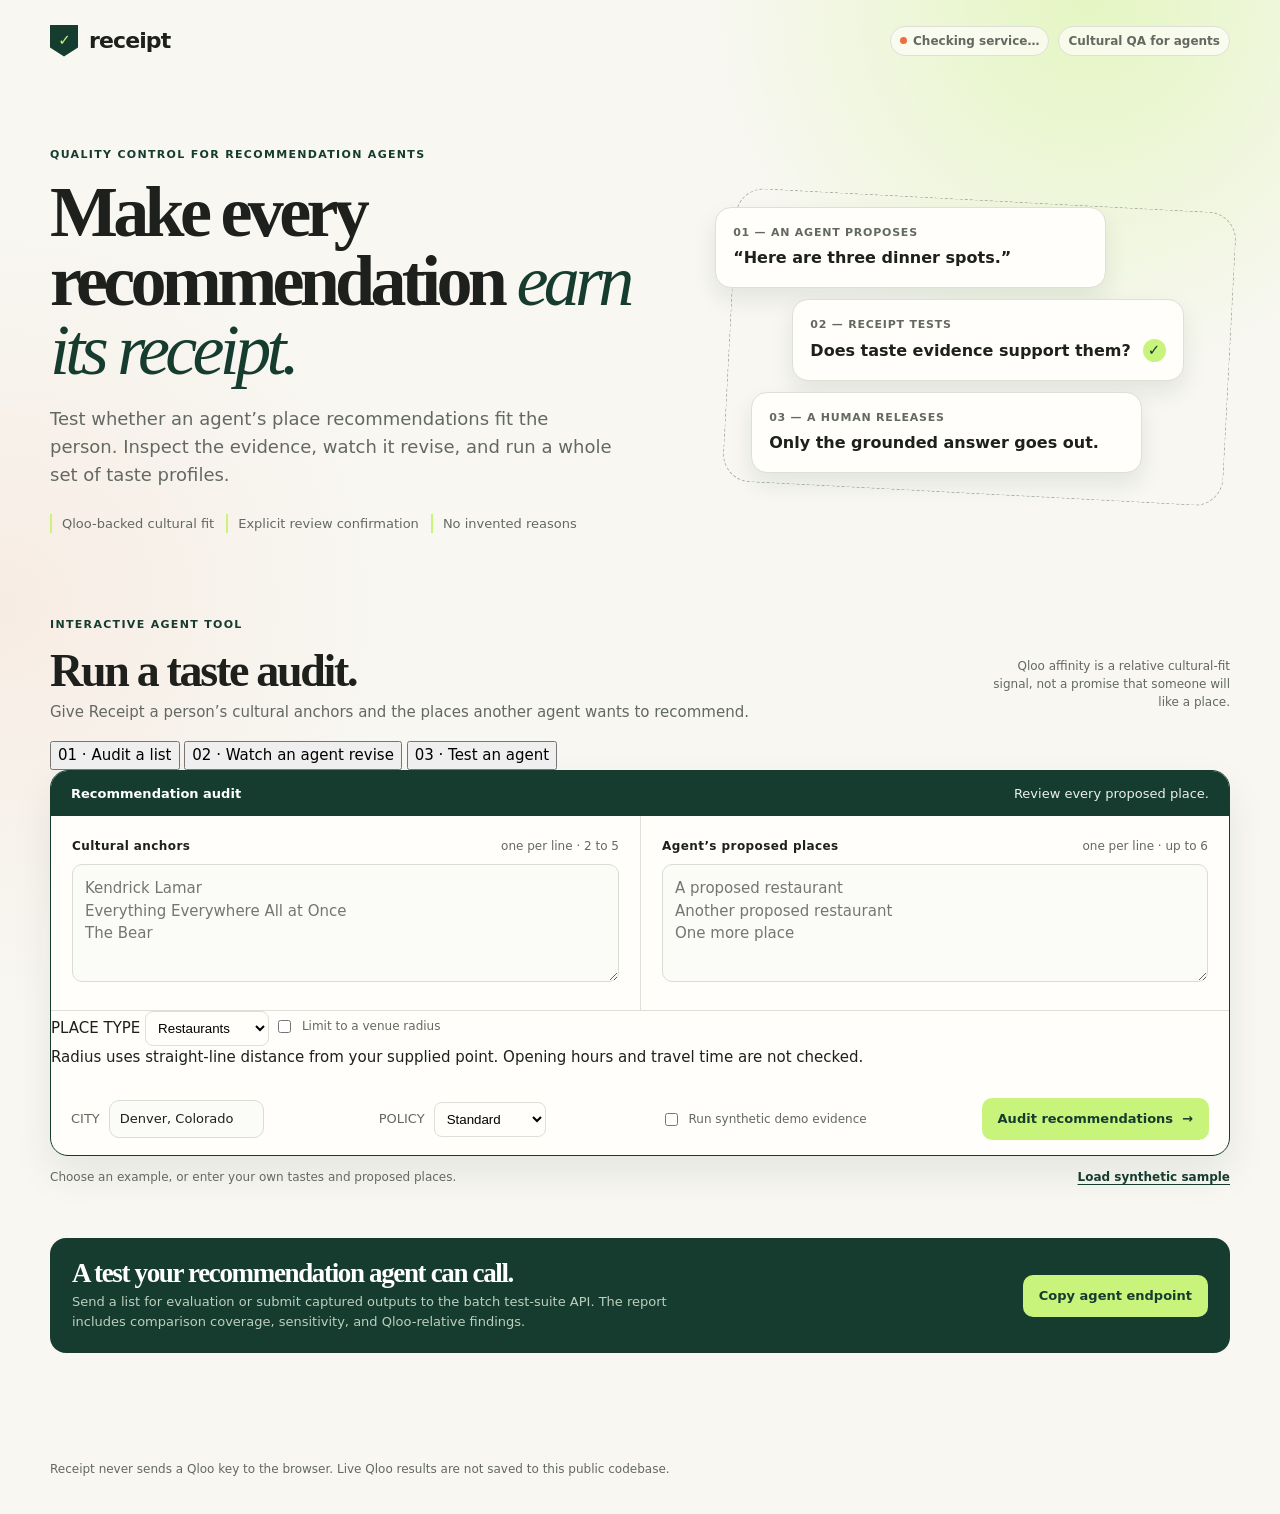
==== web/receipt.html @ 1142b88f "Build Receipt live Qloo audit workflows" ====
<!doctype html>
<html lang="en">
<head>
<meta charset="utf-8">
<meta name="viewport" content="width=device-width, initial-scale=1">
<meta name="description" content="Receipt is cultural quality control for recommendation agents.">
<title>Receipt — cultural quality control for agents</title>
<link rel="stylesheet" href="/static/workbench.css">
<style>
  :root {
    --cream: #f8f7f2;
    --paper: #fffefa;
    --ink: #1d201c;
    --muted: #636961;
    --line: #dedfd7;
    --forest: #163c30;
    --forest-2: #0d2c23;
    --lime: #c8f47b;
    --orange: #ef6c3b;
    --yellow: #f5c94e;
    --red: #cb4242;
    --blue: #5780f1;
    --radius: 18px;
    --shadow: 0 18px 40px rgba(19, 39, 31, .08);
  }
  * { box-sizing: border-box; }
  html { background: var(--cream); }
  body {
    margin: 0; color: var(--ink); background:
      radial-gradient(circle at 85% 0%, rgba(200,244,123,.4), transparent 24rem),
      radial-gradient(circle at 0 38rem, rgba(239,108,59,.08), transparent 25rem), var(--cream);
    font: 15px/1.5 Inter, ui-sans-serif, system-ui, -apple-system, BlinkMacSystemFont, "Segoe UI", sans-serif;
    min-height: 100vh;
  }
  button, input, textarea { font: inherit; }
  button { cursor: pointer; }
  .shell { width: min(1180px, calc(100% - 40px)); margin: 0 auto; }
  header { display: flex; align-items: center; justify-content: space-between; padding: 24px 0; }
  .brand { display: flex; align-items: center; gap: 11px; text-decoration: none; color: var(--ink); font-weight: 800; letter-spacing: -.04em; font-size: 22px; }
  .mark { display: grid; place-items: center; width: 28px; height: 32px; color: var(--lime); background: var(--forest); clip-path: polygon(0 0,100% 0,100% 72%,50% 100%,0 72%); font-size: 15px; }
  .top-meta { display: flex; gap: 9px; align-items: center; }
  .badge { display: inline-flex; align-items: center; gap: 6px; border: 1px solid var(--line); border-radius: 999px; padding: 5px 9px; color: var(--muted); background: rgba(255,254,250,.7); font-size: 12px; font-weight: 650; }
  .dot { width: 7px; height: 7px; border-radius: 50%; background: var(--orange); }
  .dot.live { background: #31b678; box-shadow: 0 0 0 3px rgba(49,182,120,.13); }
  .hero { display: grid; grid-template-columns: 1.05fr .95fr; gap: 54px; align-items: center; padding: 66px 0 56px; }
  .eyebrow { margin: 0 0 14px; color: var(--forest); font-size: 11px; font-weight: 800; letter-spacing: .12em; }
  h1, h2, h3, p { margin-top: 0; }
  h1 { max-width: 690px; margin-bottom: 20px; font: 700 clamp(40px, 6vw, 72px)/.96 Georgia, "Times New Roman", serif; letter-spacing: -.065em; overflow-wrap: anywhere; }
  .hero h1 em { color: var(--forest); font-style: italic; font-weight: 500; }
  .lede { max-width: 570px; color: var(--muted); font-size: 18px; line-height: 1.55; }
  .proof { display: flex; gap: 12px; margin-top: 25px; }
  .proof span { border-left: 2px solid var(--lime); padding-left: 10px; color: var(--muted); font-size: 13px; }
  .workflow { position: relative; min-height: 290px; padding: 20px 0 20px 20px; }
  .workflow::before { content: ""; position: absolute; inset: 13px 0 0 34px; border: 1px dashed #a9b5a6; border-radius: 28px; transform: rotate(3deg); }
  .flow-card { position: relative; width: 76%; border: 1px solid var(--line); border-radius: 16px; padding: 17px; background: var(--paper); box-shadow: 0 11px 23px rgba(16,49,38,.09); }
  .flow-card + .flow-card { margin-top: 11px; margin-left: 15%; }
  .flow-card:nth-child(3) { margin-left: 7%; }
  .flow-label { color: var(--muted); display: block; font-size: 11px; font-weight: 750; letter-spacing: .07em; margin-bottom: 5px; }
  .flow-card strong { font-size: 16px; }
  .flow-card .tick { float: right; display: grid; place-items: center; width: 23px; height: 23px; color: var(--forest); border-radius: 50%; background: var(--lime); font-weight: 900; }
  .audit-area { padding: 28px 0 70px; }
  .audit-top { display: flex; gap: 24px; align-items: end; justify-content: space-between; margin-bottom: 18px; }
  h2 { margin-bottom: 7px; font: 600 clamp(30px, 4vw, 46px)/1 Georgia, "Times New Roman", serif; letter-spacing: -.05em; }
  .subtle { color: var(--muted); margin-bottom: 0; }
  .source-note { max-width: 250px; color: var(--muted); font-size: 12px; text-align: right; }
  .form-card { overflow: hidden; border: 1px solid var(--forest); border-radius: var(--radius); background: var(--paper); box-shadow: var(--shadow); }
  .form-head { display: flex; align-items: center; justify-content: space-between; padding: 13px 20px; color: #ebf0e9; background: var(--forest); font-size: 13px; }
  .form-head strong { color: white; font-weight: 700; }
  .form-grid { display: grid; grid-template-columns: 1fr 1fr; }
  .field { padding: 21px; border-bottom: 1px solid var(--line); }
  .field + .field { border-left: 1px solid var(--line); }
  .field label { display: flex; justify-content: space-between; margin-bottom: 9px; font-size: 12px; font-weight: 800; letter-spacing: .035em; }
  .field label span { color: var(--muted); font-weight: 500; letter-spacing: 0; }
  textarea, input[type="text"] { width: 100%; color: var(--ink); background: #fbfbf7; border: 1px solid #d8ddd4; border-radius: 10px; outline: 0; padding: 12px; transition: border .15s, box-shadow .15s; }
  textarea { min-height: 118px; resize: vertical; }
  textarea:focus, input[type="text"]:focus { border-color: var(--forest); box-shadow: 0 0 0 3px rgba(22,60,48,.12); }
  .form-bottom { display: flex; align-items: center; justify-content: space-between; gap: 16px; padding: 15px 20px; }
  .city-field { display: flex; align-items: center; gap: 9px; color: var(--muted); font-size: 13px; }
  .city-field input { width: 155px; padding: 8px 10px; }
  .check { display: inline-flex; align-items: center; gap: 8px; color: var(--muted); font-size: 12px; }
  .check input { accent-color: var(--forest); }
  .button { display: inline-flex; justify-content: center; align-items: center; gap: 9px; min-height: 42px; border: 1px solid transparent; border-radius: 10px; padding: 9px 15px; font-size: 13px; font-weight: 750; transition: transform .15s, background .15s; }
  .button:hover { transform: translateY(-1px); }
  .button:disabled { opacity: .6; cursor: wait; transform: none; }
  .button.primary { color: var(--forest); background: var(--lime); }
  .button.primary:hover { background: #bff060; }
  .button.dark { color: white; background: var(--forest); }
  .button.ghost { color: var(--forest); border-color: var(--line); background: var(--paper); }
  .button.tiny { min-height: 32px; padding: 5px 9px; font-size: 12px; }
  .sample-row { display: flex; justify-content: space-between; gap: 15px; margin-top: 12px; color: var(--muted); font-size: 12px; }
  .text-button { appearance: none; border: 0; padding: 0; color: var(--forest); background: transparent; font-weight: 750; text-decoration: underline; text-underline-offset: 3px; }
  .result { display: none; margin-top: 36px; }
  .result.visible { display: block; animation: rise .35s ease-out; }
  @keyframes rise { from { opacity: 0; transform: translateY(10px); } to { opacity: 1; transform: translateY(0); } }
  .verdict { display: grid; grid-template-columns: auto 1fr auto; gap: 16px; align-items: center; padding: 19px 20px; border-radius: 14px; color: #f5f9f1; background: var(--forest); }
  .verdict-icon { display: grid; place-items: center; width: 43px; height: 43px; border-radius: 50%; color: var(--forest); background: var(--lime); font-size: 21px; }
  .verdict h3 { margin-bottom: 2px; font-size: 18px; }
  .verdict p { margin: 0; color: #c9d7ca; font-size: 13px; }
  .result-layout { display: grid; grid-template-columns: minmax(0, 1.35fr) minmax(260px, .65fr); gap: 20px; margin-top: 20px; }
  .panel { min-width: 0; border: 1px solid var(--line); border-radius: 14px; background: var(--paper); }
  [hidden] { display: none !important; }
  .result-layout > *, .hero > * { min-width: 0; }
  .snapshot-note { padding: 12px 0; color: var(--muted); font-size: 13px; }
  .limits { margin-top: 18px; color: var(--muted); font-size: 12px; }
  .limits ul { padding-left: 18px; }
  select { max-width: 180px; padding: 8px; background: var(--paper); border: 1px solid var(--line); border-radius: 8px; }
  code { white-space: pre-wrap; overflow-wrap: anywhere; }
  .panel-head .small { overflow-wrap: anywhere; }
  .panel-head { display: flex; justify-content: space-between; align-items: center; gap: 12px; padding: 16px 17px 12px; }
  .panel h3 { margin: 0; font-size: 15px; letter-spacing: -.02em; }
  .panel .small { color: var(--muted); font-size: 12px; }
  .candidate-list { padding: 0 12px 12px; }
  .candidate { display: grid; grid-template-columns: 9px 1fr auto auto; gap: 12px; align-items: start; padding: 14px 6px; border-top: 1px solid var(--line); }
  .candidate:first-child { border-top: 0; }
  .status-line { width: 9px; min-height: 42px; border-radius: 7px; background: var(--yellow); }
  .status-line.supported { background: #5bc98d; }
  .status-line.generic, .status-line.unverified { background: var(--orange); }
  .status-line.mismatch { background: var(--red); }
  .candidate h4 { margin: 0 0 3px; font-size: 14px; }
  .candidate p { max-width: 490px; margin: 0; color: var(--muted); font-size: 12px; }
  .score { min-width: 64px; text-align: right; color: var(--forest); font-size: 18px; font-weight: 800; letter-spacing: -.05em; }
  .score span { display: block; color: var(--muted); font-size: 10px; font-weight: 600; letter-spacing: 0; }
  .evidence { padding: 0 16px 16px; }
  .source-box { margin-bottom: 14px; padding: 12px; border-radius: 10px; background: #f0f4eb; }
  .source-box.demo { background: #fff2e5; }
  .source-box b { display: block; margin-bottom: 3px; color: var(--forest); font-size: 12px; }
  .source-box.demo b { color: #a54a1d; }
  .source-box p { margin: 0; color: var(--muted); font-size: 11px; }
  .tag-row { display: flex; flex-wrap: wrap; gap: 6px; margin: 8px 0 16px; }
  .tag { border: 1px solid #d5ded2; border-radius: 999px; padding: 4px 7px; color: var(--forest); background: #f7fbf3; font-size: 11px; }
  .trace { margin: 0; padding: 0; list-style: none; }
  .trace li { display: grid; grid-template-columns: 7px 1fr; gap: 8px; padding: 8px 0; border-top: 1px solid var(--line); }
  .trace li::before { content: ""; width: 7px; height: 7px; margin-top: 6px; border-radius: 50%; background: var(--blue); }
  .trace li[data-state="unavailable"]::before, .trace li[data-state="partial"]::before { background: var(--yellow); }
  .trace li[data-state="demo"]::before { background: var(--orange); }
  .trace strong { display: block; font-size: 12px; }
  .trace span { display: block; color: var(--muted); font-size: 11px; }
  .repair { margin-top: 20px; overflow: hidden; border: 1px solid #b5d6ae; border-radius: 14px; background: #f4faef; }
  .repair-head { display: flex; justify-content: space-between; align-items: center; gap: 15px; padding: 15px 17px; border-bottom: 1px solid #cfe4c9; }
  .repair h3 { margin: 0 0 2px; color: var(--forest); font-size: 15px; }
  .repair p { margin: 0; color: #526a55; font-size: 12px; }
  .repair-list { display: grid; grid-template-columns: repeat(3, 1fr); }
  .repair-item { padding: 15px; border-right: 1px solid #cfe4c9; }
  .repair-item:last-child { border-right: 0; }
  .repair-item strong { display: block; color: var(--forest); font-size: 13px; }
  .repair-item span { display: block; margin-top: 4px; color: #526a55; font-size: 11px; }
  .repair-item b { display: block; margin-top: 10px; color: var(--forest); font-size: 18px; letter-spacing: -.05em; }
  .approval { display: none; align-items: center; justify-content: space-between; gap: 20px; margin-top: 20px; padding: 17px; border: 1px solid var(--line); border-radius: 14px; background: var(--paper); }
  .approval.visible { display: flex; }
  .approval h3 { margin: 0 0 2px; font-size: 14px; }
  .approval p { margin: 0; color: var(--muted); font-size: 12px; }
  .issued { display: none; margin-top: 20px; border: 1px solid var(--forest); border-radius: 14px; padding: 18px; background: #e8f2df; }
  .issued.visible { display: block; }
  .issued-head { display: flex; align-items: center; gap: 10px; margin-bottom: 8px; }
  .issued h3 { margin: 0; color: var(--forest); font-size: 15px; }
  .issued p { margin: 0; color: #506653; font-size: 12px; }
  .receipt-data { margin: 12px 0; color: var(--forest); font-size: 12px; }
  .receipt-data summary { cursor: pointer; font-weight: 650; }
  .receipt-data code { max-height: 260px; overflow: auto; }
  code { display: block; margin-top: 11px; padding: 10px; overflow-x: auto; border-radius: 8px; color: #d9edcf; background: var(--forest-2); font: 11px/1.4 ui-monospace, SFMono-Regular, Menlo, monospace; }
  .integration { display: grid; grid-template-columns: 1fr auto; gap: 18px; align-items: center; margin: 52px 0 25px; padding: 22px; border-radius: 16px; color: #e4eadf; background: var(--forest); }
  .integration h2 { margin: 0 0 5px; color: white; font-size: 27px; }
  .integration p { max-width: 620px; margin: 0; color: #bdcfbe; font-size: 13px; }
  footer { padding: 12px 0 36px; color: var(--muted); font-size: 12px; }
  .error { display: none; margin-top: 14px; padding: 11px 13px; border-left: 3px solid var(--red); border-radius: 6px; color: #8e2929; background: #fff0ef; font-size: 13px; }
  .error.visible { display: block; }
  @media (max-width: 800px) {
    .hero, .result-layout { grid-template-columns: 1fr; gap: 30px; }
    .hero { padding-top: 36px; }
    .workflow { max-width: 500px; }
    .form-grid { grid-template-columns: 1fr; }
    .field + .field { border-left: 0; border-top: 1px solid var(--line); }
    .source-note { display: none; }
  }
  @media (max-width: 580px) {
    .shell { width: min(100% - 24px, 1180px); }
    header { padding: 14px 0; }
    .top-meta .badge:last-child { display: none; }
    h1 { font-size: clamp(36px, 10.5vw, 45px); }
    .workflow { padding-right: 15px; }
    .workflow::before { right: 10px; transform: none; }
    .candidate { grid-template-columns: 6px minmax(0, 1fr) auto; gap: 8px; }
    .candidate .score:last-child { grid-column: 3; }
    .candidate > div:nth-child(2) { grid-row: span 2; }
    .score { min-width: 58px; font-size: 15px; }
    .sample-row { flex-wrap: wrap; }
    .proof { gap: 8px; }
    .form-head { gap: 12px; }
    .form-head span { font-size: 11px; }
    .integration { display: flex; }
    .audit-top { display: block; }
    .form-bottom, .approval, .integration { align-items: stretch; flex-direction: column; }
    .form-bottom { display: flex; }
    .city-field { flex-wrap: wrap; }
    .button { width: 100%; }
    .repair-list { grid-template-columns: 1fr; }
    .repair-item { border-right: 0; border-bottom: 1px solid #cfe4c9; }
    .repair-item:last-child { border-bottom: 0; }
    .verdict { grid-template-columns: auto 1fr; }
    .verdict .badge { grid-column: 2; width: max-content; }
  }
</style>
</head>
<body>
<div class="shell">
  <header>
    <a class="brand" href="/" aria-label="Receipt home"><span class="mark">✓</span>receipt</a>
    <div class="top-meta">
      <span class="badge"><span class="dot" id="statusDot"></span><span id="mode">Checking service…</span></span>
      <span class="badge">Cultural QA for agents</span>
    </div>
  </header>

  <main>
    <section class="hero" aria-labelledby="hero-heading">
      <div>
        <p class="eyebrow">QUALITY CONTROL FOR RECOMMENDATION AGENTS</p>
        <h1 id="hero-heading">Make every recommendation <em>earn its receipt.</em></h1>
        <p class="lede">Test whether an agent’s place recommendations fit the person. Inspect the evidence, watch it revise, and run a whole set of taste profiles.</p>
        <div class="proof" aria-label="Product principles">
          <span>Qloo-backed cultural fit</span>
          <span>Explicit review confirmation</span>
          <span>No invented reasons</span>
        </div>
      </div>
      <div class="workflow" aria-label="Audit workflow">
        <div class="flow-card"><span class="flow-label">01 — AN AGENT PROPOSES</span><strong>“Here are three dinner spots.”</strong></div>
        <div class="flow-card"><span class="flow-label">02 — RECEIPT TESTS</span><strong>Does taste evidence support them?</strong><span class="tick">✓</span></div>
        <div class="flow-card"><span class="flow-label">03 — A HUMAN RELEASES</span><strong>Only the grounded answer goes out.</strong></div>
      </div>
    </section>

    <section class="audit-area" aria-labelledby="audit-heading">
      <div class="audit-top">
        <div>
          <p class="eyebrow">INTERACTIVE AGENT TOOL</p>
          <h2 id="audit-heading">Run a taste audit.</h2>
          <p class="subtle">Give Receipt a person’s cultural anchors and the places another agent wants to recommend.</p>
        </div>
        <p class="source-note">Qloo affinity is a relative cultural-fit signal, not a promise that someone will like a place.</p>
      </div>
      <div class="tabs" role="tablist" aria-label="Receipt workspace">
        <button id="tabAudit" role="tab" aria-selected="true" aria-controls="auditWorkspace" type="button">01 · Audit a list</button>
        <button id="tabAgent" role="tab" aria-selected="false" aria-controls="auditWorkspace" type="button">02 · Watch an agent revise</button>
        <button id="tabBatch" role="tab" aria-selected="false" aria-controls="batchWorkspace" type="button">03 · Test an agent</button>
      </div>
      <section id="auditWorkspace" role="tabpanel" aria-labelledby="tabAudit">
      <form class="form-card" id="auditForm">
        <div class="form-head"><strong id="formTitle">Recommendation audit</strong><span id="formHint">Review every proposed place.</span></div>
        <div class="form-grid">
          <div class="field" id="candidateField">
            <label for="anchors">Cultural anchors <span>one per line · 2 to 5</span></label>
            <textarea id="anchors" required placeholder="Kendrick Lamar&#10;Everything Everywhere All at Once&#10;The Bear"></textarea>
          </div>
          <div class="field">
            <label for="candidates">Agent’s proposed places <span>one per line · up to 6</span></label>
            <textarea id="candidates" required placeholder="A proposed restaurant&#10;Another proposed restaurant&#10;One more place"></textarea>
          </div>
          <div class="field" id="agentField" hidden>
            <label for="agentGoal">The agent’s task</label>
            <textarea id="agentGoal" maxlength="1000">Find pre-show dinner for this fan, using the supplied location and tastes.</textarea>
            <label class="agent-select" for="agentMode">AGENT SOURCE <select id="agentMode"><option value="scripted">Scripted workflow demo</option><option value="live" disabled>Live model · not configured</option><option value="qloo" disabled>Live Qloo discovery · rules-based</option></select></label>
            <p class="micro" id="agentSourceHelp">Scripted mode uses synthetic places and scores. A live model requires explicit server configuration.</p>
          </div>
        </div>
        <div class="constraint-controls">
          <label for="category">PLACE TYPE <select id="category"><option value="restaurant">Restaurants</option><option value="any">All place types</option></select></label>
          <label class="check"><input id="useVenue" type="checkbox"> Limit to a venue radius</label>
          <div id="venueFields" class="venue-grid" hidden>
            <label for="venueLabel">Venue label<input id="venueLabel" type="text" value="Demo Concert Hall" maxlength="100"></label>
            <label for="venueLat">Latitude<input id="venueLat" type="number" value="39.74" step="any" min="-90" max="90"></label>
            <label for="venueLon">Longitude<input id="venueLon" type="number" value="-104.99" step="any" min="-180" max="180"></label>
            <label for="venueRadius">Radius (metres)<input id="venueRadius" type="number" value="5000" min="100" max="50000" step="100"></label>
          </div>
          <p class="micro">Radius uses straight-line distance from your supplied point. Opening hours and travel time are not checked.</p>
        </div>
        <div class="form-bottom">
          <div class="city-field"><label for="city">CITY</label><input id="city" type="text" value="Denver, Colorado" required></div>
          <div class="city-field"><label for="policy">POLICY</label><select id="policy"><option value="standard">Standard</option><option value="verified_only">Verified-only</option></select></div>
          <label class="check"><input id="demo" type="checkbox"> Run synthetic demo evidence</label>
          <button class="button primary" id="auditButton" type="submit">Audit recommendations <span aria-hidden="true">→</span></button>
        </div>
      </form>
      <div class="sample-row"><span>Choose an example, or enter your own tastes and proposed places.</span><button class="text-button" id="loadLiveExample" type="button" hidden>Run live Denver example</button><button class="text-button" id="loadSample" type="button">Load synthetic sample</button></div>
      <p class="micro" id="exampleSource" hidden>Hand-entered Denver example, evaluated with live Qloo data. This list is not a captured model response. Hours and availability are not checked.</p>
      <div class="error" id="error" role="alert"></div>
      <p class="snapshot-note" id="snapshotNote" role="status" hidden></p>
      <div class="running-note" id="runProgress" role="status" hidden><div><strong id="runPhase">Preparing…</strong><p id="runElapsed">0 seconds</p></div><button class="button ghost tiny" id="cancelRun" type="button">Cancel run</button></div>
      <section id="agentTimeline" class="agent-timeline" hidden aria-label="Agent revision rounds"></section>

      <section class="result" id="result" aria-live="polite" aria-label="Audit result">
        <div class="verdict">
          <div class="verdict-icon" id="verdictIcon">!</div>
          <div><h3 id="verdictTitle">Audit result</h3><p id="verdictDetail"></p></div>
          <span class="badge" id="resultMode"></span>
        </div>
        <div class="result-layout">
          <div>
            <article class="panel">
              <div class="panel-head"><div><h3>Proposed recommendations</h3><span class="small" id="universeNote">All candidates are scored against the same fixed city universe.</span></div><span class="small" id="fingerprint"></span></div>
              <div class="candidate-list" id="candidateList"></div>
            </article>
            <article class="repair" id="repair" hidden>
              <div class="repair-head"><div><h3>Suggested alternatives</h3><p>Send this critique to the source agent. Suggestions are not passed repairs.</p></div><button class="button ghost tiny" id="beginRevision" type="button">Start re-audit</button></div>
              <div class="repair-list" id="repairList"></div>
            </article>
            <article class="approval" id="approval">
              <div><h3>Confirm this result</h3><p>Confirmation records this exact score snapshot and policy.</p></div>
              <button class="button dark" id="approve" type="button">Confirm reviewed result</button>
            </article>
            <article class="issued" id="issued">
              <div class="issued-head"><span class="mark">✓</span><h3>Decision receipt issued</h3></div>
              <p id="issuedText"></p>
              <details class="receipt-data"><summary>Inspect receipt JSON</summary><code id="receiptCode"></code></details>
              <button class="button ghost tiny" id="downloadReceipt" type="button">Download receipt</button>
            </article>
          </div>
          <aside class="panel">
            <div class="panel-head"><div><h3>Evidence trail</h3><span class="small">Coverage, comparison set, and the steps performed.</span></div></div>
            <div class="evidence">
              <div class="source-box" id="sourceBox"><b id="sourceLabel"></b><p id="sourceDetail"></p></div>
              <span class="small">DECLARED TASTES</span>
              <div class="tag-row" id="tags"></div>
              <span class="small">AGENT TRACE</span>
              <ol class="trace" id="trace"></ol>
            </div>
          </aside>
        </div>
        <details class="limits"><summary>What this result can establish</summary><ul id="limitsList"></ul></details>
      </section>
      </section>

      <section id="batchWorkspace" role="tabpanel" aria-labelledby="tabBatch" hidden>
        <article class="batch-input panel">
          <div class="panel-head"><div><h3>Give an agent a report card.</h3><p class="subtle">Import captured recommendations for 2–20 profiles. Every pick is tested against one shared comparison set.</p></div></div>
          <div class="batch-actions">
            <button class="button ghost" type="button" id="loadBatchSample">Load 20-capture synthetic sample</button>
            <button class="button ghost" id="importBatch" type="button">Import JSON</button><input id="batchFile" type="file" accept=".json,application/json" hidden>
            <button class="button dark" type="button" id="runBatch">Run test suite →</button>
          </div>
          <details><summary>Captured-output JSON and source metadata</summary><label class="sr-only" for="batchJSON">Batch JSON</label><textarea id="batchJSON" spellcheck="false" placeholder="Load a sample or import captured outputs from your agent."></textarea></details>
          <p class="micro">Output variation alone does not prove personalization. Repeat controls help show how much the same tastes vary between runs.</p>
        </article>
        <div id="batchError" class="error" role="alert"></div>
        <div class="running-note" id="batchProgress" role="status" hidden><div><strong id="batchPhase">Preparing…</strong><p id="batchElapsed">0 seconds</p></div><button class="button ghost tiny" id="cancelBatch" type="button">Cancel run</button></div>
        <section id="batchReport" hidden aria-live="polite"></section>
      </section>

      <section class="integration" aria-label="Agent integration">
        <div><h2>A test your recommendation agent can call.</h2><p>Send a list for evaluation or submit captured outputs to the batch test-suite API. The report includes comparison coverage, sensitivity, and Qloo-relative findings.</p></div>
        <button class="button primary" type="button" id="copyEndpoint">Copy agent endpoint</button>
      </section>
    </section>
  </main>
  <footer>Receipt never sends a Qloo key to the browser. Live Qloo results are not saved to this public codebase.</footer>
</div>
<script src="/static/receipt.js" defer></script>
</body>
</html>
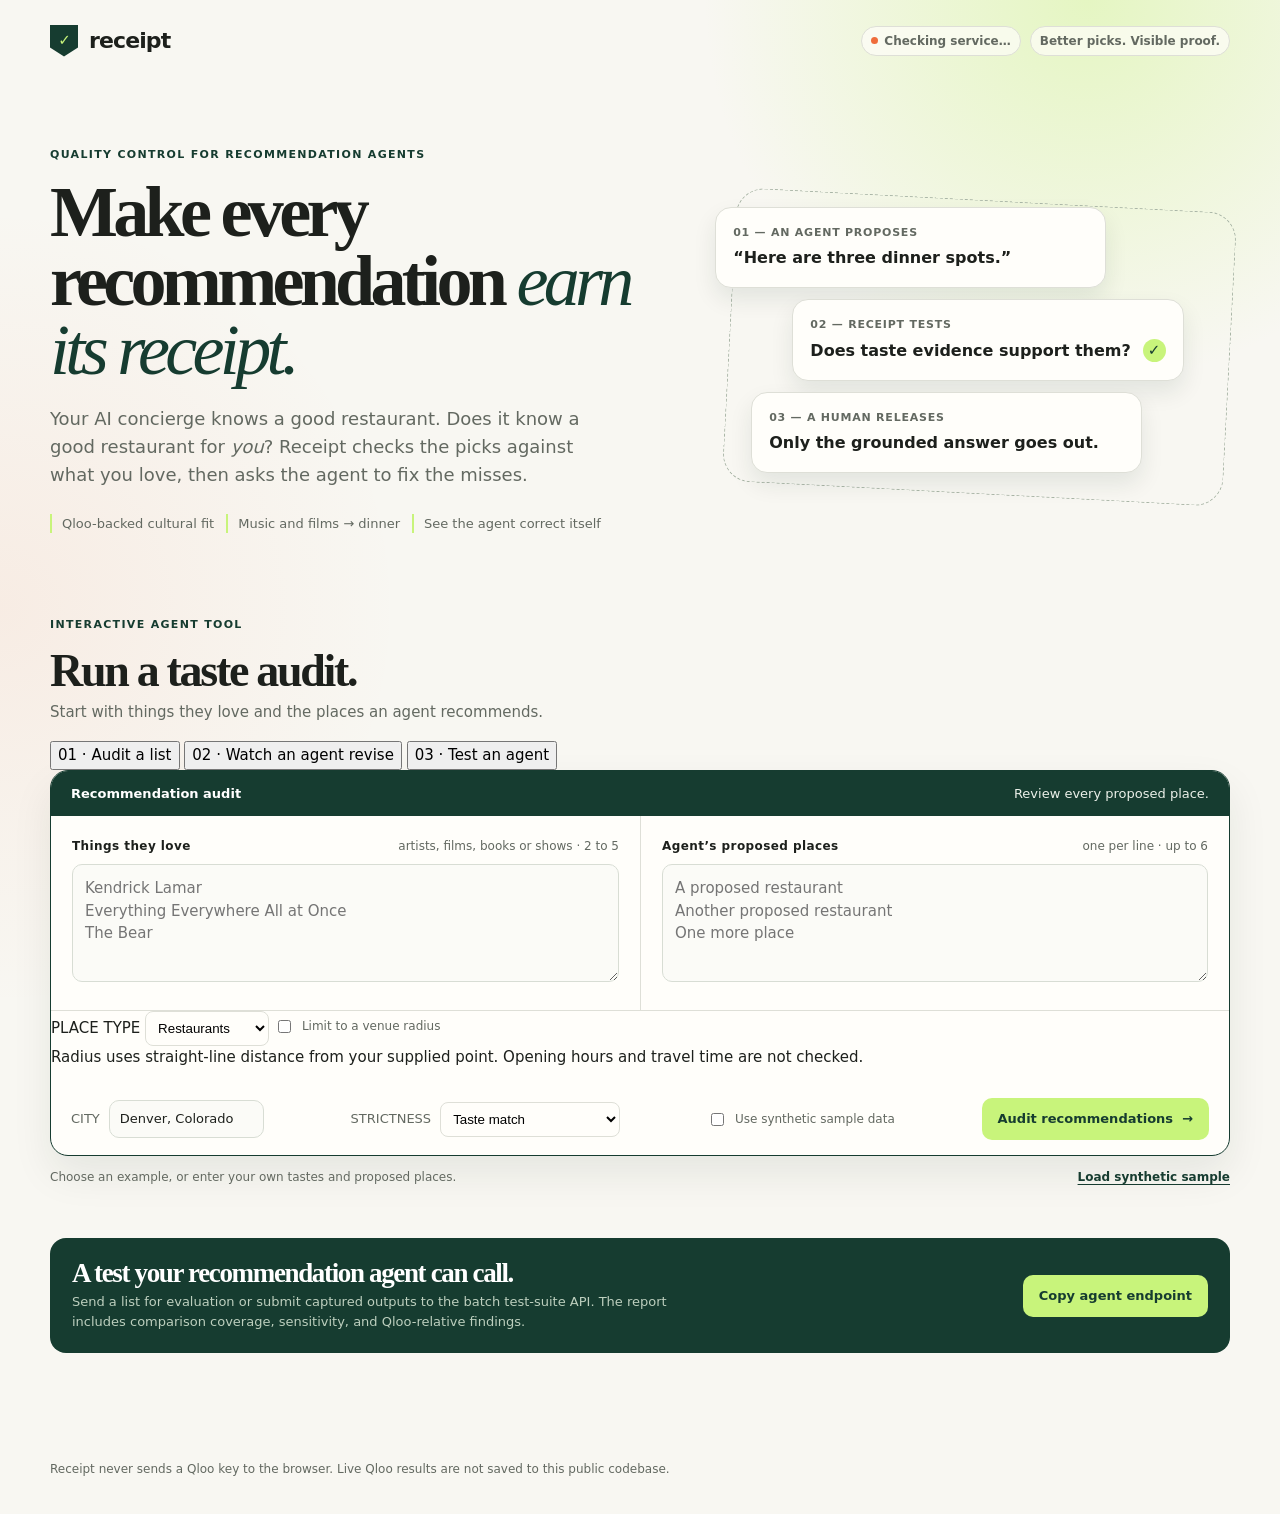
==== commit 64d4db0c: "Add live panel comparison and make agent corrections visible" ====
--- a/web/receipt.html
+++ b/web/receipt.html
@@ -207,7 +207,7 @@
     <a class="brand" href="/" aria-label="Receipt home"><span class="mark">✓</span>receipt</a>
     <div class="top-meta">
       <span class="badge"><span class="dot" id="statusDot"></span><span id="mode">Checking service…</span></span>
-      <span class="badge">Cultural QA for agents</span>
+      <span class="badge">Better picks. Visible proof.</span>
     </div>
   </header>
 
@@ -216,11 +216,12 @@
       <div>
         <p class="eyebrow">QUALITY CONTROL FOR RECOMMENDATION AGENTS</p>
         <h1 id="hero-heading">Make every recommendation <em>earn its receipt.</em></h1>
-        <p class="lede">Test whether an agent’s place recommendations fit the person. Inspect the evidence, watch it revise, and run a whole set of taste profiles.</p>
+        <p class="lede">Your AI concierge knows a good restaurant. Does it know a good restaurant for <em>you</em>? Receipt checks the picks against what you love, then asks the agent to fix the misses.</p>
+        <button class="button primary hero-action" id="heroLiveExample" type="button" hidden>Try the live Denver example →</button>
         <div class="proof" aria-label="Product principles">
           <span>Qloo-backed cultural fit</span>
-          <span>Explicit review confirmation</span>
-          <span>No invented reasons</span>
+          <span>Music and films → dinner</span>
+          <span>See the agent correct itself</span>
         </div>
       </div>
       <div class="workflow" aria-label="Audit workflow">
@@ -235,9 +236,8 @@
         <div>
           <p class="eyebrow">INTERACTIVE AGENT TOOL</p>
           <h2 id="audit-heading">Run a taste audit.</h2>
-          <p class="subtle">Give Receipt a person’s cultural anchors and the places another agent wants to recommend.</p>
-        </div>
-        <p class="source-note">Qloo affinity is a relative cultural-fit signal, not a promise that someone will like a place.</p>
+          <p class="subtle">Start with things they love and the places an agent recommends.</p>
+        </div>
       </div>
       <div class="tabs" role="tablist" aria-label="Receipt workspace">
         <button id="tabAudit" role="tab" aria-selected="true" aria-controls="auditWorkspace" type="button">01 · Audit a list</button>
@@ -248,18 +248,18 @@
       <form class="form-card" id="auditForm">
         <div class="form-head"><strong id="formTitle">Recommendation audit</strong><span id="formHint">Review every proposed place.</span></div>
         <div class="form-grid">
+          <div class="field">
+            <label for="anchors">Things they love <span>artists, films, books or shows · 2 to 5</span></label>
+            <textarea id="anchors" required placeholder="Kendrick Lamar&#10;Everything Everywhere All at Once&#10;The Bear"></textarea>
+          </div>
           <div class="field" id="candidateField">
-            <label for="anchors">Cultural anchors <span>one per line · 2 to 5</span></label>
-            <textarea id="anchors" required placeholder="Kendrick Lamar&#10;Everything Everywhere All at Once&#10;The Bear"></textarea>
-          </div>
-          <div class="field">
             <label for="candidates">Agent’s proposed places <span>one per line · up to 6</span></label>
             <textarea id="candidates" required placeholder="A proposed restaurant&#10;Another proposed restaurant&#10;One more place"></textarea>
           </div>
           <div class="field" id="agentField" hidden>
             <label for="agentGoal">The agent’s task</label>
             <textarea id="agentGoal" maxlength="1000">Find pre-show dinner for this fan, using the supplied location and tastes.</textarea>
-            <label class="agent-select" for="agentMode">AGENT SOURCE <select id="agentMode"><option value="scripted">Scripted workflow demo</option><option value="live" disabled>Live model · not configured</option><option value="qloo" disabled>Live Qloo discovery · rules-based</option></select></label>
+            <label class="agent-select" for="agentMode">AGENT SOURCE <select id="agentMode"><option value="scripted">Scripted workflow demo</option><option value="live" disabled>Live model · not configured</option><option value="qloo" disabled>Generic ratings agent · real Qloo data</option></select></label>
             <p class="micro" id="agentSourceHelp">Scripted mode uses synthetic places and scores. A live model requires explicit server configuration.</p>
           </div>
         </div>
@@ -276,8 +276,8 @@
         </div>
         <div class="form-bottom">
           <div class="city-field"><label for="city">CITY</label><input id="city" type="text" value="Denver, Colorado" required></div>
-          <div class="city-field"><label for="policy">POLICY</label><select id="policy"><option value="standard">Standard</option><option value="verified_only">Verified-only</option></select></div>
-          <label class="check"><input id="demo" type="checkbox"> Run synthetic demo evidence</label>
+          <div class="city-field"><label for="policy">STRICTNESS</label><select id="policy"><option value="standard">Taste match</option><option value="personalized">Distinctive taste · reference panel</option><option value="verified_only">Verified-only · city baseline</option></select></div>
+          <label class="check" id="demoChoice"><input id="demo" type="checkbox"> Use synthetic sample data</label>
           <button class="button primary" id="auditButton" type="submit">Audit recommendations <span aria-hidden="true">→</span></button>
         </div>
       </form>
@@ -301,7 +301,7 @@
               <div class="candidate-list" id="candidateList"></div>
             </article>
             <article class="repair" id="repair" hidden>
-              <div class="repair-head"><div><h3>Suggested alternatives</h3><p>Send this critique to the source agent. Suggestions are not passed repairs.</p></div><button class="button ghost tiny" id="beginRevision" type="button">Start re-audit</button></div>
+              <div class="repair-head"><div><h3>Suggested alternatives</h3><p>Keep the supported picks and test a changed list.</p></div><div class="repair-actions"><button class="button dark tiny" id="applySuggestions" type="button">Apply suggestions &amp; re-audit →</button><button class="button ghost tiny" id="beginRevision" type="button">Edit revised list</button></div></div>
               <div class="repair-list" id="repairList"></div>
             </article>
             <article class="approval" id="approval">
@@ -311,6 +311,7 @@
             <article class="issued" id="issued">
               <div class="issued-head"><span class="mark">✓</span><h3>Decision receipt issued</h3></div>
               <p id="issuedText"></p>
+              <div id="receiptPreview" class="receipt-preview"></div>
               <details class="receipt-data"><summary>Inspect receipt JSON</summary><code id="receiptCode"></code></details>
               <button class="button ghost tiny" id="downloadReceipt" type="button">Download receipt</button>
             </article>
@@ -326,7 +327,8 @@
             </div>
           </aside>
         </div>
-        <details class="limits"><summary>What this result can establish</summary><ul id="limitsList"></ul></details>
+        <details class="limits"><summary>How the reference panel works</summary><div id="panelDefinition"></div></details>
+        <details class="limits"><summary>Limits and definitions</summary><ul id="limitsList"></ul></details>
       </section>
       </section>
 
